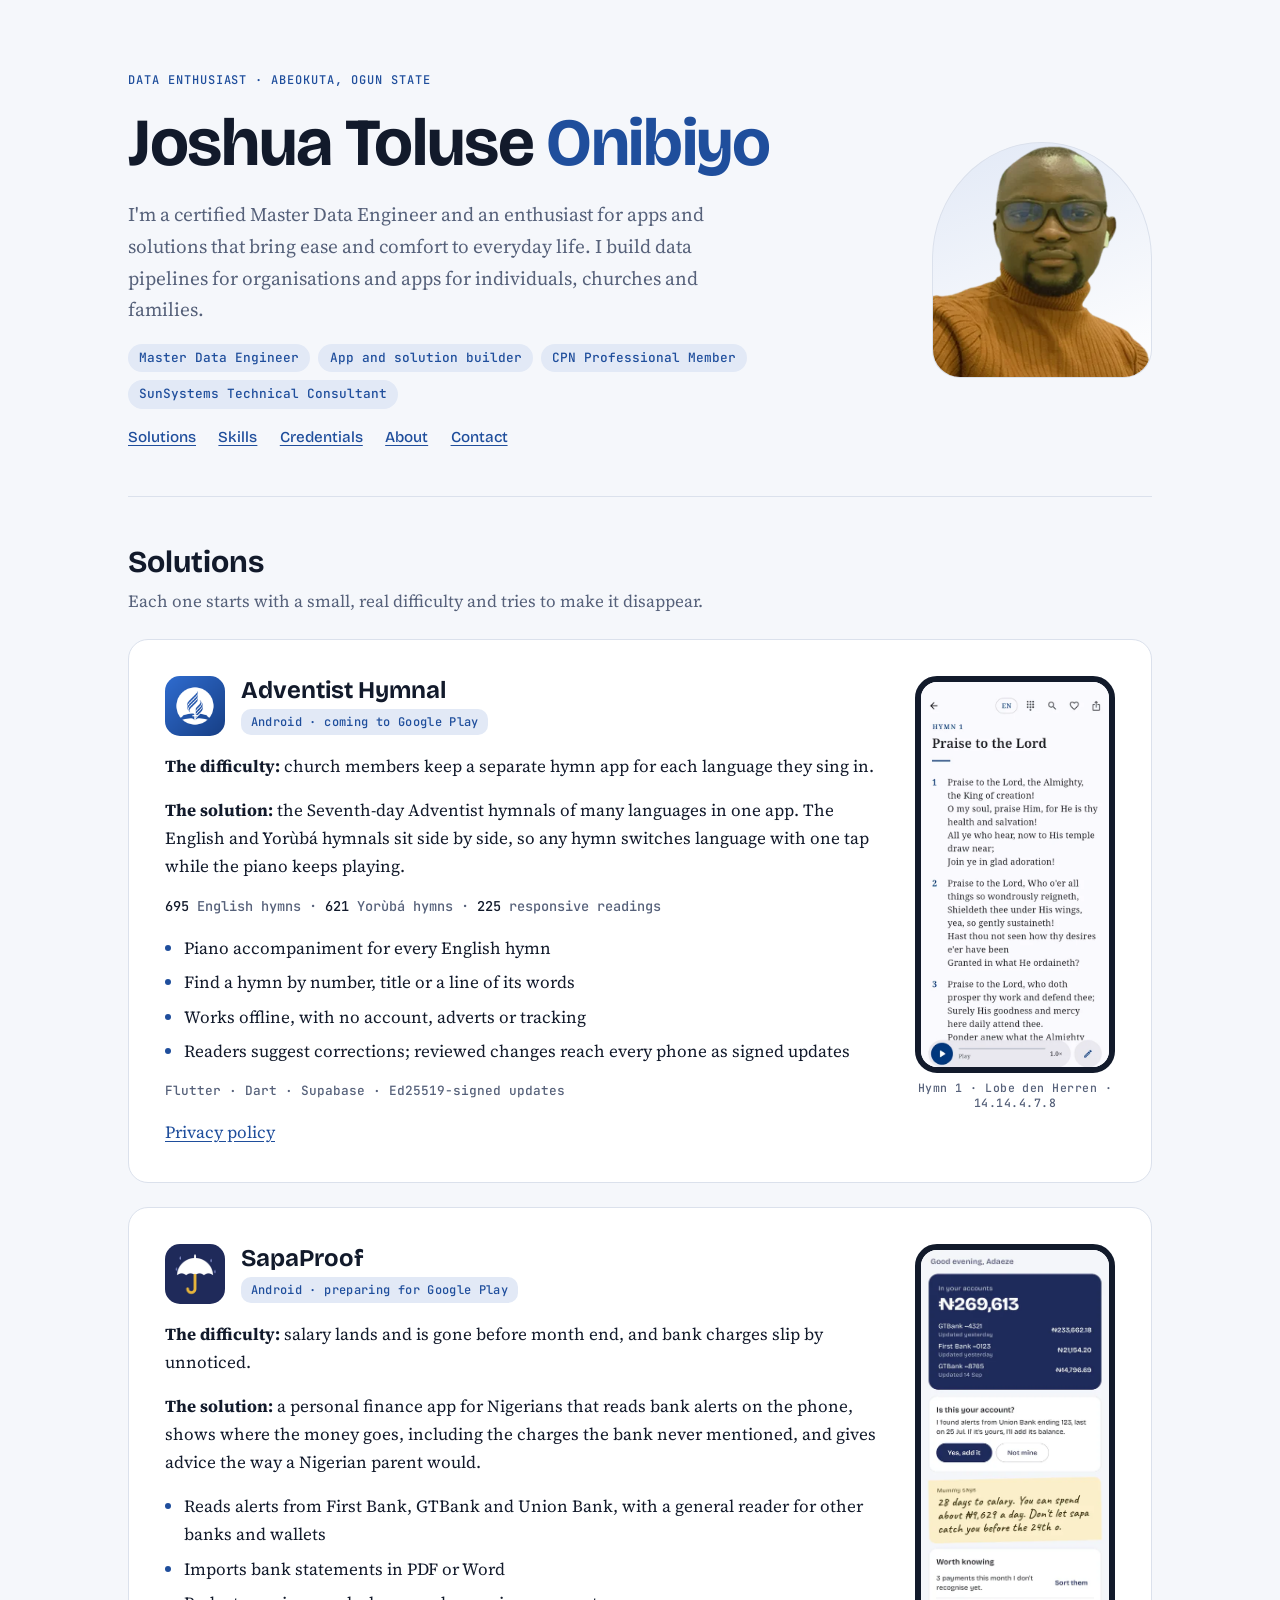
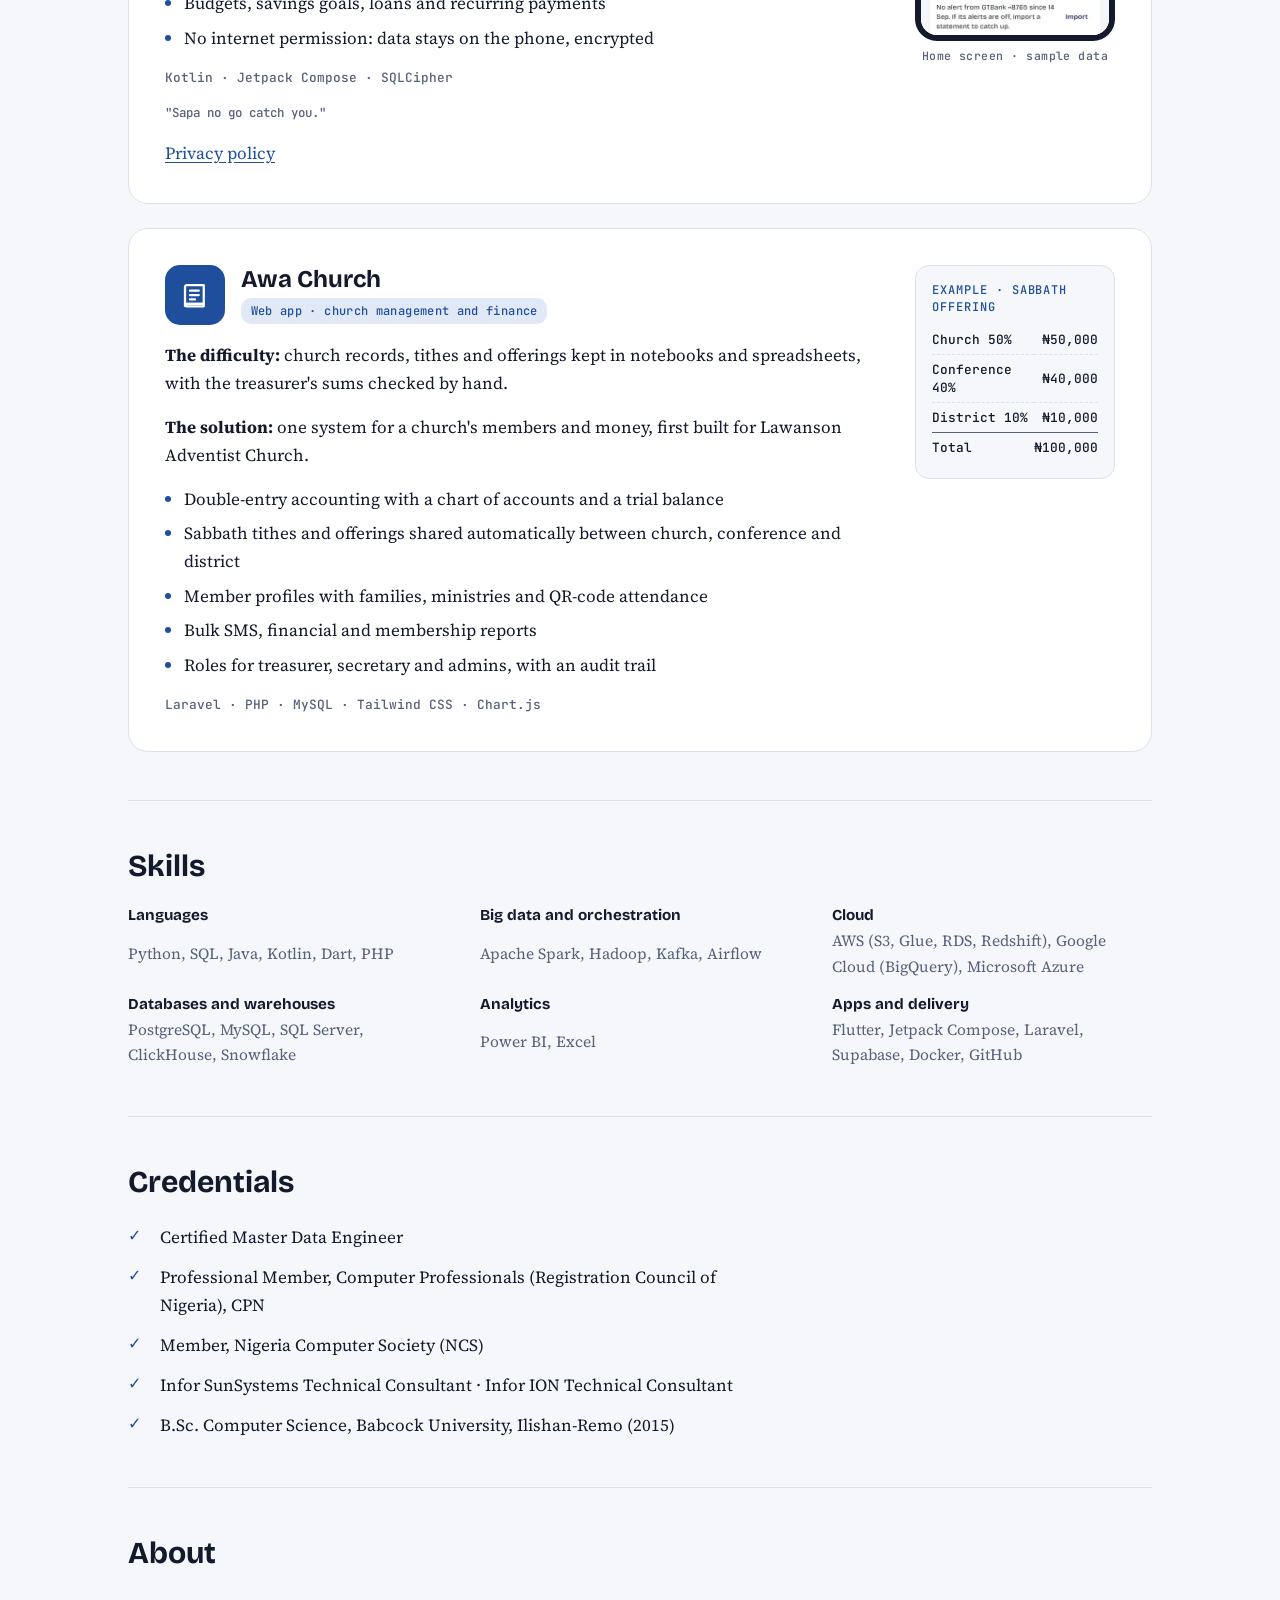
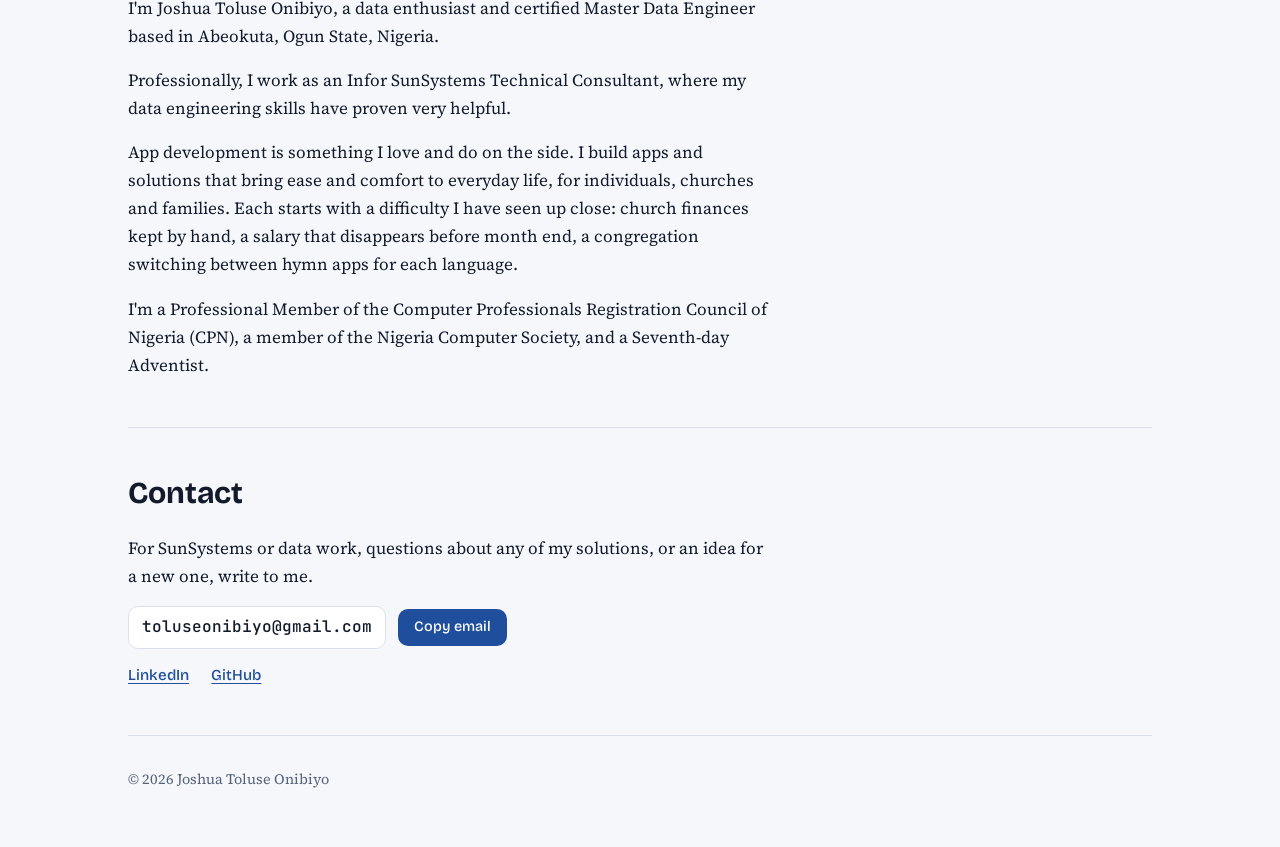
==== index.html @ 0dadf4bf "New portfolio, with privacy pages for Adventist Hymnal and SapaProof Replaces the old template site " ====
<!doctype html>
<html lang="en">
<head>
<meta charset="utf-8">
<meta name="viewport" content="width=device-width, initial-scale=1, viewport-fit=cover">
<title>Joshua Toluse Onibiyo</title>
<meta name="description" content="Joshua Toluse Onibiyo: certified Master Data Engineer and Infor SunSystems Technical Consultant in Abeokuta, Nigeria, who builds apps and solutions that bring ease and comfort to everyday life.">
<link rel="preconnect" href="https://fonts.googleapis.com">
<link rel="preconnect" href="https://fonts.gstatic.com" crossorigin>
<link rel="stylesheet" href="https://fonts.googleapis.com/css2?family=Bricolage+Grotesque:opsz,wght@12..96,500;12..96,700&family=Source+Serif+4:ital,opsz,wght@0,8..60,400;0,8..60,600;1,8..60,400&family=JetBrains+Mono:wght@500&display=swap">
<link rel="stylesheet" href="assets/site.css">
<link rel="icon" href="assets/img/joshua-onibiyo.webp">
</head>
<body>
<div class="wrap">
  <header>
    <div class="hero-text">
      <p class="label">Data enthusiast · Abeokuta, Ogun State</p>
      <h1>Joshua Toluse <span>Onibiyo</span></h1>
      <p class="lede">I'm a certified Master Data Engineer and an enthusiast for apps and solutions that bring ease and comfort to everyday life. I build data pipelines for organisations and apps for individuals, churches and families.</p>
      <ul class="facets" aria-label="What I do">
        <li>Master Data Engineer</li>
        <li>App and solution builder</li>
        <li>CPN Professional Member</li>
        <li>SunSystems Technical Consultant</li>
      </ul>
      <nav aria-label="Sections">
        <a href="#solutions">Solutions</a>
        <a href="#skills">Skills</a>
        <a href="#credentials">Credentials</a>
        <a href="#about">About</a>
        <a href="#contact">Contact</a>
      </nav>
    </div>
    <div class="photo"><img src="assets/img/joshua-onibiyo.webp" alt="Joshua Toluse Onibiyo" width="292" height="312"></div>
  </header>

  <section id="solutions" aria-labelledby="solutions-title">
    <div class="section-head">
      <h2 id="solutions-title">Solutions</h2>
      <p class="col muted">Each one starts with a small, real difficulty and tries to make it disappear.</p>
    </div>
    <div class="solutions">

      <article class="card" id="adventist-hymnal" aria-labelledby="hymnal-title">
        <div class="card-text">
          <div class="card-head">
            <img src="assets/img/adventist-hymnal-icon.png" alt="Adventist Hymnal app icon">
            <div>
              <h3 id="hymnal-title">Adventist Hymnal</h3>
              <span class="status">Android · coming to Google Play</span>
            </div>
          </div>
          <p><strong>The difficulty:</strong> church members keep a separate hymn app for each language they sing in.</p>
          <p><strong>The solution:</strong> the Seventh-day Adventist hymnals of many languages in one app. The English and Yorùbá hymnals sit side by side, so any hymn switches language with one tap while the piano keeps playing.</p>
          <p class="counts"><b>695</b> English hymns · <b>621</b> Yorùbá hymns · <b>225</b> responsive readings</p>
          <ul class="features">
            <li>Piano accompaniment for every English hymn</li>
            <li>Find a hymn by number, title or a line of its words</li>
            <li>Works offline, with no account, adverts or tracking</li>
            <li>Readers suggest corrections; reviewed changes reach every phone as signed updates</li>
          </ul>
          <p class="stack">Flutter · Dart · Supabase · Ed25519-signed updates</p>
          <p><a href="adventist-hymnal/privacy/">Privacy policy</a></p>
        </div>
        <figure>
          <img src="assets/img/adventist-hymnal-hymn-1.webp" alt="Hymn 1, Praise to the Lord, with the piano player at the bottom" width="200" height="409">
          <figcaption>Hymn 1 · Lobe den Herren · 14.14.4.7.8</figcaption>
        </figure>
      </article>

      <article class="card" id="sapaproof" aria-labelledby="sapa-title">
        <div class="card-text">
          <div class="card-head">
            <img src="assets/img/sapaproof-icon.png" alt="SapaProof app icon">
            <div>
              <h3 id="sapa-title">SapaProof</h3>
              <span class="status">Android · preparing for Google Play</span>
            </div>
          </div>
          <p><strong>The difficulty:</strong> salary lands and is gone before month end, and bank charges slip by unnoticed.</p>
          <p><strong>The solution:</strong> a personal finance app for Nigerians that reads bank alerts on the phone, shows where the money goes, including the charges the bank never mentioned, and gives advice the way a Nigerian parent would.</p>
          <ul class="features">
            <li>Reads alerts from First Bank, GTBank and Union Bank, with a general reader for other banks and wallets</li>
            <li>Imports bank statements in PDF or Word</li>
            <li>Budgets, savings goals, loans and recurring payments</li>
            <li>No internet permission: data stays on the phone, encrypted</li>
          </ul>
          <p class="stack">Kotlin · Jetpack Compose · SQLCipher</p>
          <p class="detail">"Sapa no go catch you."</p>
          <p><a href="sapaproof/privacy/">Privacy policy</a></p>
        </div>
        <figure>
          <img src="assets/img/sapaproof-home.webp" alt="SapaProof home screen with account balances and a money tip" width="200" height="410">
          <figcaption>Home screen · sample data</figcaption>
        </figure>
      </article>

      <article class="card" id="awa-church" aria-labelledby="awa-title">
        <div class="card-text">
          <div class="card-head">
            <span class="glyph" aria-hidden="true">
              <svg viewBox="0 0 24 24" fill="none" stroke="#ffffff" stroke-width="1.8" stroke-linecap="round" stroke-linejoin="round"><path d="M4 5.5A1.5 1.5 0 0 1 5.5 4H19v15H5.5A1.5 1.5 0 0 0 4 20.5z"/><path d="M4 20.5A1.5 1.5 0 0 1 5.5 19H19v2H5.5A1.5 1.5 0 0 1 4 20.5z"/><path d="M8 8.5h7M8 12h7M8 15.5h4"/></svg>
            </span>
            <div>
              <h3 id="awa-title">Awa Church</h3>
              <span class="status">Web app · church management and finance</span>
            </div>
          </div>
          <p><strong>The difficulty:</strong> church records, tithes and offerings kept in notebooks and spreadsheets, with the treasurer's sums checked by hand.</p>
          <p><strong>The solution:</strong> one system for a church's members and money, first built for Lawanson Adventist Church.</p>
          <ul class="features">
            <li>Double-entry accounting with a chart of accounts and a trial balance</li>
            <li>Sabbath tithes and offerings shared automatically between church, conference and district</li>
            <li>Member profiles with families, ministries and QR-code attendance</li>
            <li>Bulk SMS, financial and membership reports</li>
            <li>Roles for treasurer, secretary and admins, with an audit trail</li>
          </ul>
          <p class="stack">Laravel · PHP · MySQL · Tailwind CSS · Chart.js</p>
        </div>
        <div class="split" aria-label="Example of an offering split">
          <p class="label">Example · Sabbath offering</p>
          <table>
            <tr><td>Church 50%</td><td>₦50,000</td></tr>
            <tr><td>Conference 40%</td><td>₦40,000</td></tr>
            <tr><td>District 10%</td><td>₦10,000</td></tr>
            <tr class="total"><td>Total</td><td>₦100,000</td></tr>
          </table>
        </div>
      </article>

    </div>
  </section>

  <section id="skills" aria-labelledby="skills-title">
    <div class="section-head"><h2 id="skills-title">Skills</h2></div>
    <div class="skills">
      <div><h3>Languages</h3><p>Python, SQL, Java, Kotlin, Dart, PHP</p></div>
      <div><h3>Big data and orchestration</h3><p>Apache Spark, Hadoop, Kafka, Airflow</p></div>
      <div><h3>Cloud</h3><p>AWS (S3, Glue, RDS, Redshift), Google Cloud (BigQuery), Microsoft Azure</p></div>
      <div><h3>Databases and warehouses</h3><p>PostgreSQL, MySQL, SQL Server, ClickHouse, Snowflake</p></div>
      <div><h3>Analytics</h3><p>Power BI, Excel</p></div>
      <div><h3>Apps and delivery</h3><p>Flutter, Jetpack Compose, Laravel, Supabase, Docker, GitHub</p></div>
    </div>
  </section>

  <section id="credentials" aria-labelledby="cred-title">
    <div class="section-head"><h2 id="cred-title">Credentials</h2></div>
    <ul class="creds col">
      <li><span>Certified Master Data Engineer</span></li>
      <li><span>Professional Member, Computer Professionals (Registration Council of Nigeria), CPN</span></li>
      <li><span>Member, Nigeria Computer Society (NCS)</span></li>
      <li><span>Infor SunSystems Technical Consultant · Infor ION Technical Consultant</span></li>
      <li><span>B.Sc. Computer Science, Babcock University, Ilishan-Remo (2015)</span></li>
    </ul>
  </section>

  <section id="about" aria-labelledby="about-title">
    <div class="section-head"><h2 id="about-title">About</h2></div>
    <div class="about col">
      <p>I'm Joshua Toluse Onibiyo, a data enthusiast and certified Master Data Engineer based in Abeokuta, Ogun State, Nigeria.</p>
      <p>Professionally, I work as an Infor SunSystems Technical Consultant, where my data engineering skills have proven very helpful.</p>
      <p>App development is something I love and do on the side. I build apps and solutions that bring ease and comfort to everyday life, for individuals, churches and families. Each starts with a difficulty I have seen up close: church finances kept by hand, a salary that disappears before month end, a congregation switching between hymn apps for each language.</p>
      <p>I'm a Professional Member of the Computer Professionals Registration Council of Nigeria (CPN), a member of the Nigeria Computer Society, and a Seventh-day Adventist.</p>
    </div>
  </section>

  <section id="contact" aria-labelledby="contact-title">
    <div class="section-head"><h2 id="contact-title">Contact</h2></div>
    <div class="col" style="display:grid;gap:1rem">
      <p>For SunSystems or data work, questions about any of my solutions, or an idea for a new one, write to me.</p>
      <div class="contact">
        <span class="email" id="email">toluseonibiyo@gmail.com</span>
        <button class="copy" id="copyEmail" type="button">Copy email</button>
        <span class="copied" id="copied" aria-live="polite"></span>
      </div>
      <div class="links">
        <a href="https://www.linkedin.com/in/joshuaonibiyo/">LinkedIn</a>
        <a href="https://github.com/Joshuatolu">GitHub</a>
      </div>
    </div>
  </section>

  <footer>© 2026 Joshua Toluse Onibiyo</footer>
</div>

<script>
  (function () {
    var button = document.getElementById("copyEmail");
    var note = document.getElementById("copied");
    var email = document.getElementById("email");
    button.addEventListener("click", function () {
      var text = email.textContent.trim();
      function selectIt() {
        var range = document.createRange();
        range.selectNodeContents(email);
        var sel = window.getSelection();
        sel.removeAllRanges();
        sel.addRange(range);
        note.textContent = "Selected. Copy it from here.";
      }
      if (navigator.clipboard && navigator.clipboard.writeText) {
        navigator.clipboard.writeText(text).then(function () {
          note.textContent = "Copied";
        }, selectIt);
      } else {
        selectIt();
      }
    });
  })();
</script>
</body>
</html>
---- assets/site.css ----
/* Layout: one wide column (64rem). Hero = photo beside name; solutions are
     full-width cards (text beside a phone screen); data work is a dated list
     plus a wrap grid of pipeline projects; prose stays near 65 characters. */
  :root {
    --bg: #f5f7fb;
    --surface: #ffffff;
    --ink: #121a2b;
    --muted: #56617a;
    --accent: #1f4e9c;
    --accent-soft: #e2e9f6;
    --line: #dbe1ec;
    --display: "Bricolage Grotesque", "Segoe UI", system-ui, sans-serif;
    --body: "Source Serif 4", Georgia, "Times New Roman", serif;
    --mono: "JetBrains Mono", ui-monospace, "SFMono-Regular", Menlo, monospace;
  }
  @media (prefers-color-scheme: dark) {
    :root:not([data-theme="light"]) {
      --bg: #0d1220; --surface: #151c2d; --ink: #e7ebf4; --muted: #9ba6bd;
      --accent: #8fb3f3; --accent-soft: #1c2943; --line: #252f47;
      color-scheme: dark;
    }
  }
  :root[data-theme="dark"] {
    --bg: #0d1220; --surface: #151c2d; --ink: #e7ebf4; --muted: #9ba6bd;
    --accent: #8fb3f3; --accent-soft: #1c2943; --line: #252f47;
    color-scheme: dark;
  }

  * { box-sizing: border-box; }
  body {
    background: var(--bg);
    color: var(--ink);
    font: 400 1.0625rem/1.65 var(--body);
    padding-inline: 20px;
    padding-block: 0;
  }
  .wrap { max-width: 64rem; margin-inline: auto; }
  .col { max-width: 40rem; }
  h1, h2, h3 { font-family: var(--display); text-wrap: balance; margin: 0; line-height: 1.12; }
  p { margin: 0; }
  ul, ol { margin: 0; }
  a { color: var(--accent); text-underline-offset: 3px; }
  a:focus-visible, button:focus-visible { outline: 2px solid var(--accent); outline-offset: 3px; border-radius: 4px; }
  .label {
    font: 500 0.75rem/1.4 var(--mono);
    letter-spacing: 0.08em;
    text-transform: uppercase;
    color: var(--accent);
  }
  .muted { color: var(--muted); }

  /* Hero */
  header { padding-block: 4rem 3rem; display: grid; grid-template-columns: minmax(0, 1fr) auto; gap: 2rem; align-items: center; }
  .hero-text { display: grid; gap: 1.1rem; min-width: 0; }
  header h1 { font-size: clamp(2.5rem, 6.5vw, 4.2rem); font-weight: 700; letter-spacing: -0.02em; }
  header h1 span { color: var(--accent); }
  .lede { font-size: 1.2rem; color: var(--muted); max-width: 36rem; }
  .facets { display: flex; flex-wrap: wrap; gap: 0.5rem; padding: 0; list-style: none; }
  .facets li {
    font: 500 0.8rem/1 var(--mono); color: var(--accent); background: var(--accent-soft);
    padding: 0.5rem 0.7rem; border-radius: 999px;
  }
  .photo {
    width: 220px; aspect-ratio: 292 / 312; max-width: 100%;
    border-radius: 50% 50% 28px 28px;
    background: linear-gradient(160deg, var(--accent-soft), var(--surface));
    border: 1px solid var(--line);
    overflow: hidden; display: flex; align-items: flex-end; justify-content: center;
  }
  .photo img { width: 100%; height: auto; display: block; }
  nav { display: flex; flex-wrap: wrap; gap: 0.5rem 1.4rem; font: 500 0.95rem/1.4 var(--display); }

  section { padding-block: 3rem; border-top: 1px solid var(--line); display: grid; gap: 1.5rem; }
  .section-head { display: grid; gap: 0.5rem; }
  .section-head h2 { font-size: 1.9rem; font-weight: 700; }

  /* Solution cards */
  .solutions { display: grid; gap: 1.5rem; }
  .card {
    background: var(--surface); border: 1px solid var(--line);
    border-radius: 20px; padding: clamp(1.25rem, 4vw, 2.25rem);
    display: grid; grid-template-columns: minmax(0, 1fr) 200px; gap: 2.25rem; align-items: start;
  }
  .card-text { display: grid; gap: 1rem; min-width: 0; }
  .card-head { display: flex; gap: 1rem; align-items: center; }
  .card-head img, .card-head .glyph { width: 60px; height: 60px; border-radius: 15px; flex: none; }
  .glyph { background: var(--accent); display: grid; place-items: center; }
  .glyph svg { width: 30px; height: 30px; }
  .card-head h3 { font-size: 1.5rem; }
  .status {
    display: inline-block; margin-top: 0.35rem;
    font: 500 0.75rem/1.35 var(--mono); letter-spacing: 0.03em;
    color: var(--accent); background: var(--accent-soft);
    padding: 0.3rem 0.6rem; border-radius: 10px;
  }
  .counts { font: 500 0.85rem/1.6 var(--mono); color: var(--muted); font-variant-numeric: tabular-nums; }
  .counts b { color: var(--ink); font-weight: 500; }
  ul.features { padding-left: 1.2rem; display: grid; gap: 0.4rem; }
  ul.features li::marker { color: var(--accent); }
  .stack { font: 500 0.8rem/1.6 var(--mono); color: var(--muted); }
  .detail { font: 500 0.78rem/1.5 var(--mono); color: var(--muted); }
  figure { margin: 0; display: grid; gap: 0.5rem; justify-items: center; }
  figure img {
    width: 100%; height: auto; display: block;
    border-radius: 22px; border: 6px solid var(--ink); background: var(--surface);
  }
  figcaption { font: 500 0.72rem/1.3 var(--mono); color: var(--muted); letter-spacing: 0.04em; text-align: center; }

  /* Awa Church: a worked offering split instead of a screenshot */
  .split { border: 1px solid var(--line); border-radius: 14px; padding: 1rem; display: grid; gap: 0.6rem; background: var(--bg); width: 100%; }
  .split table { width: 100%; border-collapse: collapse; font: 500 0.8rem/1.4 var(--mono); font-variant-numeric: tabular-nums; }
  .split td { padding: 0.35rem 0; border-top: 1px dashed var(--line); }
  .split td:last-child { text-align: right; }
  .split tr:first-child td { border-top: 0; }
  .split .total td { font-weight: 500; color: var(--ink); border-top: 1px solid var(--muted); }

    .jobs { list-style: none; padding: 0; display: grid; gap: 1.25rem; }
  .job { display: grid; grid-template-columns: 9.5rem minmax(0, 1fr); gap: 1rem; }
  .job .when { font: 500 0.8rem/1.9 var(--mono); color: var(--muted); font-variant-numeric: tabular-nums; }
  .job h3 { font-size: 1.1rem; }
  .job p { color: var(--muted); }
  .projects { display: grid; grid-template-columns: repeat(auto-fill, minmax(15rem, 1fr)); gap: 0.9rem; }
  .project {
    display: grid; gap: 0.35rem; text-decoration: none; color: var(--ink);
    background: var(--surface); border: 1px solid var(--line); border-radius: 14px; padding: 1rem;
  }
  .project:hover { border-color: var(--accent); }
  .project strong { font: 600 1rem/1.3 var(--display); color: var(--accent); }
  .project span { font-size: 0.95rem; }
  .project small { font: 500 0.72rem/1.5 var(--mono); color: var(--muted); }

  .skills { display: grid; grid-template-columns: repeat(auto-fill, minmax(17rem, 1fr)); gap: 1rem 2rem; }
  .skills div { display: grid; gap: 0.25rem; }
  .skills h3 { font-size: 0.95rem; }
  .skills p { color: var(--muted); font-size: 0.97rem; }

  .creds { list-style: none; padding: 0; display: grid; gap: 0.75rem; }
  .creds li { display: grid; grid-template-columns: 1.4rem minmax(0, 1fr); gap: 0.6rem; }
  .creds li::before { content: "✓"; color: var(--accent); font: 700 1rem/1.65 var(--display); }

  .about { display: grid; gap: 1rem; }

  .contact { display: flex; flex-wrap: wrap; align-items: center; gap: 0.75rem; }
  .email {
    font: 500 1rem/1.4 var(--mono); user-select: all;
    background: var(--surface); border: 1px solid var(--line);
    padding: 0.6rem 0.8rem; border-radius: 10px; overflow-wrap: anywhere;
  }
  button.copy {
    font: 500 0.9rem/1 var(--display); cursor: pointer;
    color: var(--surface); background: var(--accent); border: 0;
    padding: 0.7rem 1rem; border-radius: 10px;
  }
  .copied { font: 500 0.85rem/1 var(--display); color: var(--muted); min-height: 1em; }
  .links { display: flex; flex-wrap: wrap; gap: 0.5rem 1.4rem; font: 500 0.95rem/1.4 var(--display); }

  .policy { font-size: 0.97rem; }
  .policy .col { display: grid; gap: 0.9rem; }
  .policy h2 { font-size: 1.15rem; margin-top: 0.6rem; }
  .policy-head { display: grid; gap: 1.25rem; padding-block: 2.5rem 1.5rem; grid-template-columns: minmax(0, 1fr); font: 500 0.95rem/1.4 var(--display); }
  .policy-head h1 { font-size: clamp(1.7rem, 5vw, 2.4rem); font-weight: 700; }
  .policy ol, .policy ul { padding-left: 1.2rem; display: grid; gap: 0.5rem; }
  .policy .updated { color: var(--muted); font: 500 0.8rem/1.4 var(--mono); }
  .table-wrap { overflow-x: auto; }
  .policy table { border-collapse: collapse; width: 100%; font-size: 0.93rem; }
  .policy th, .policy td { text-align: left; padding: 0.5rem 0.6rem; border-bottom: 1px solid var(--line); vertical-align: top; }

  footer { padding-block: 2rem 3rem; border-top: 1px solid var(--line); color: var(--muted); font-size: 0.9rem; }

  @media (max-width: 760px) {
    header { grid-template-columns: minmax(0, 1fr); padding-block: 2.5rem 2rem; }
    .photo { width: 150px; grid-row: 1; }
    .card { grid-template-columns: minmax(0, 1fr); }
    .card figure, .card .split { max-width: 220px; justify-self: center; }
    .card .split { max-width: 100%; }
    .job { grid-template-columns: minmax(0, 1fr); gap: 0.2rem; }
  }
  @media (prefers-reduced-motion: no-preference) {
    a, button, .project { transition: opacity 0.15s, border-color 0.15s; }
    button.copy:hover { opacity: 0.88; }
  }
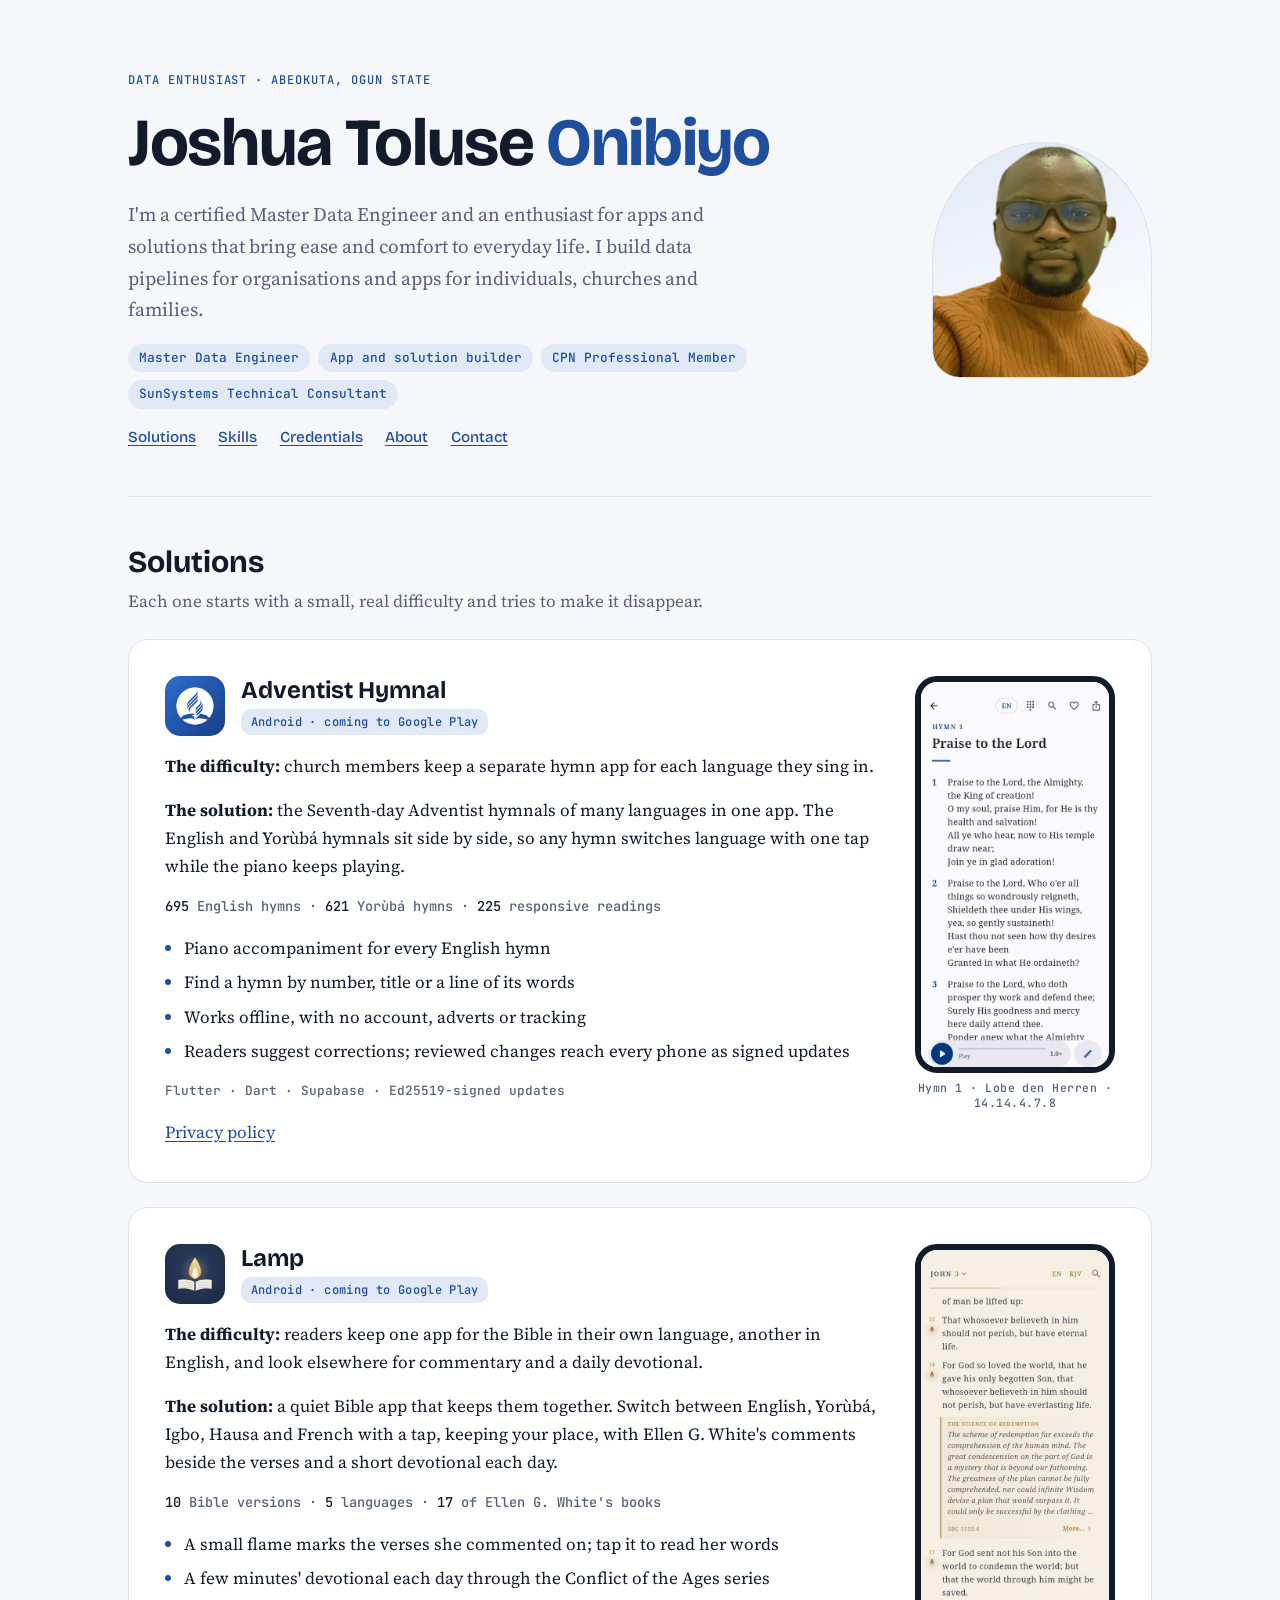
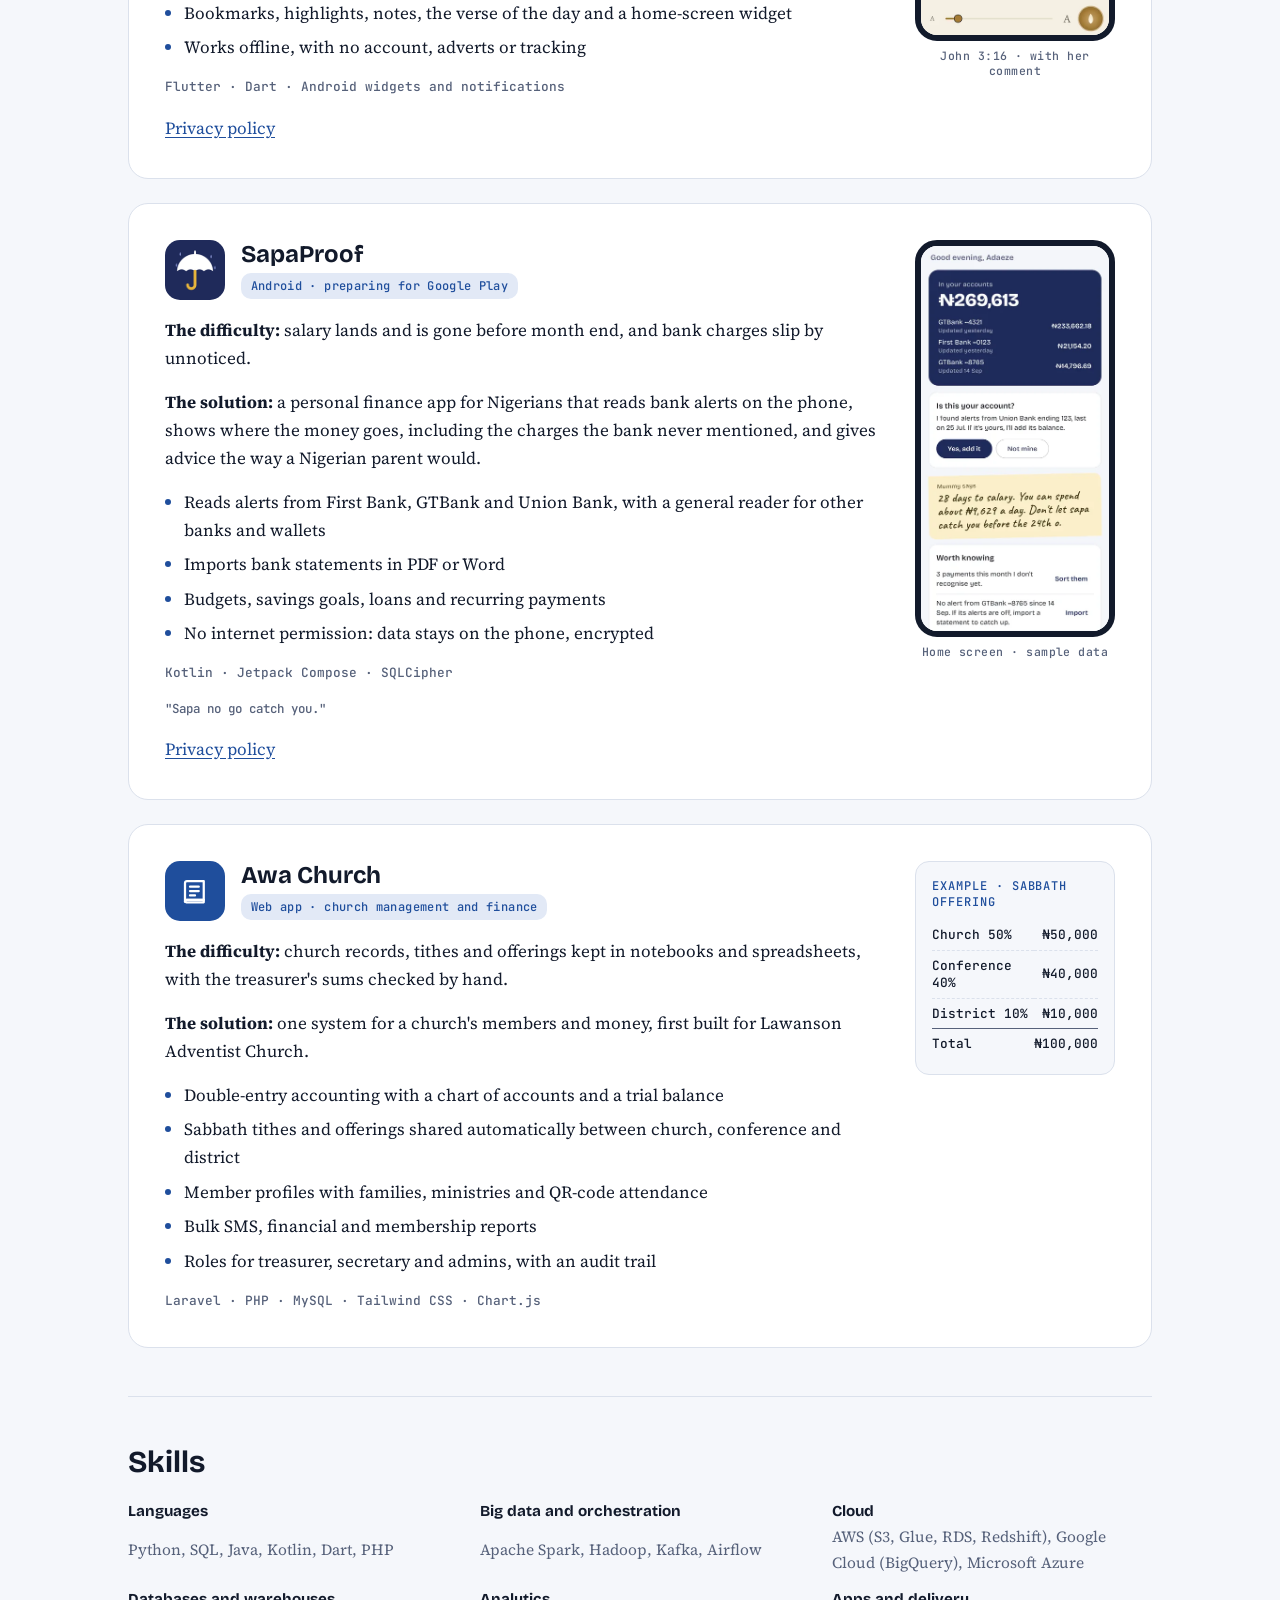
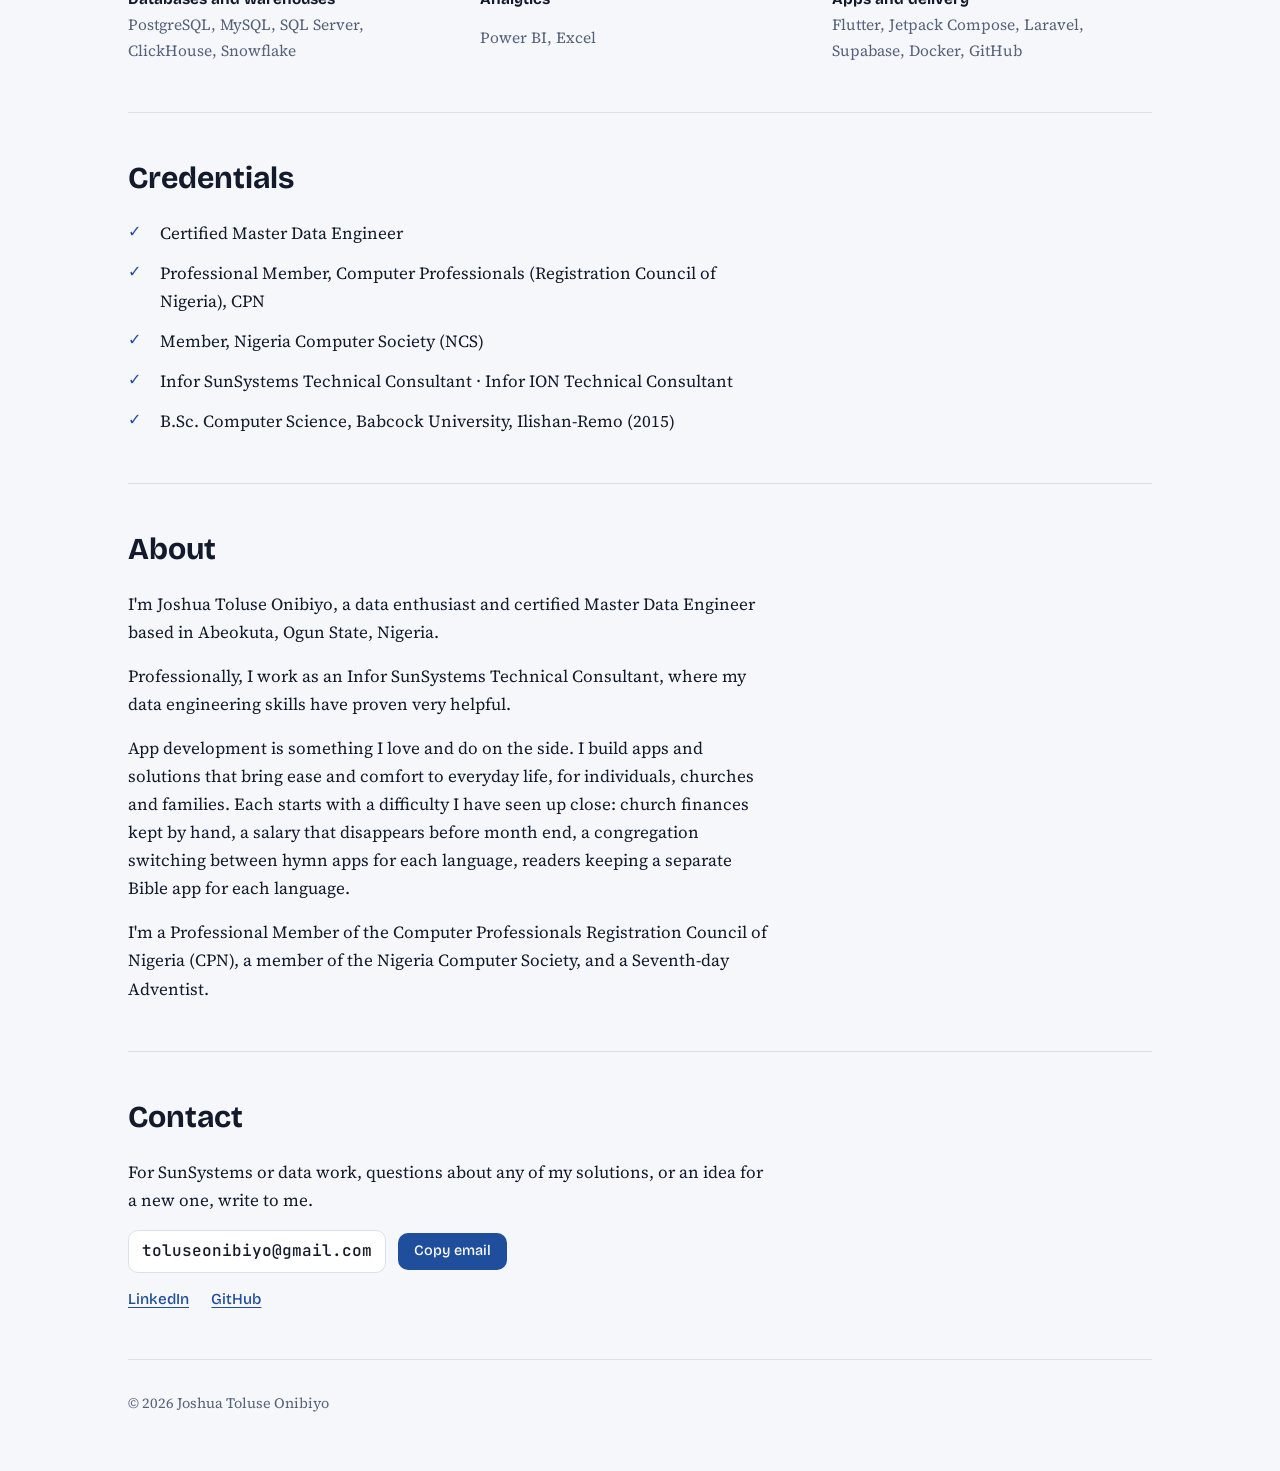
==== commit 95f3b0f8: "Add Lamp, the Bible app, with its privacy policy - A Lamp card among the solutions, with its icon an" ====
--- a/index.html
+++ b/index.html
@@ -69,6 +69,33 @@
         </figure>
       </article>
 
+      <article class="card" id="lamp" aria-labelledby="lamp-title">
+        <div class="card-text">
+          <div class="card-head">
+            <img src="assets/img/lamp-icon.png" alt="Lamp app icon">
+            <div>
+              <h3 id="lamp-title">Lamp</h3>
+              <span class="status">Android · coming to Google Play</span>
+            </div>
+          </div>
+          <p><strong>The difficulty:</strong> readers keep one app for the Bible in their own language, another in English, and look elsewhere for commentary and a daily devotional.</p>
+          <p><strong>The solution:</strong> a quiet Bible app that keeps them together. Switch between English, Yorùbá, Igbo, Hausa and French with a tap, keeping your place, with Ellen G. White's comments beside the verses and a short devotional each day.</p>
+          <p class="counts"><b>10</b> Bible versions · <b>5</b> languages · <b>17</b> of Ellen G. White's books</p>
+          <ul class="features">
+            <li>A small flame marks the verses she commented on; tap it to read her words</li>
+            <li>A few minutes' devotional each day through the Conflict of the Ages series</li>
+            <li>Bookmarks, highlights, notes, the verse of the day and a home-screen widget</li>
+            <li>Works offline, with no account, adverts or tracking</li>
+          </ul>
+          <p class="stack">Flutter · Dart · Android widgets and notifications</p>
+          <p><a href="lamp/privacy/">Privacy policy</a></p>
+        </div>
+        <figure>
+          <img src="assets/img/lamp-john-3.webp" alt="John 3:16 with Ellen G. White's comment opened beneath it" width="200" height="410">
+          <figcaption>John 3:16 · with her comment</figcaption>
+        </figure>
+      </article>
+
       <article class="card" id="sapaproof" aria-labelledby="sapa-title">
         <div class="card-text">
           <div class="card-head">
@@ -160,7 +187,7 @@
     <div class="about col">
       <p>I'm Joshua Toluse Onibiyo, a data enthusiast and certified Master Data Engineer based in Abeokuta, Ogun State, Nigeria.</p>
       <p>Professionally, I work as an Infor SunSystems Technical Consultant, where my data engineering skills have proven very helpful.</p>
-      <p>App development is something I love and do on the side. I build apps and solutions that bring ease and comfort to everyday life, for individuals, churches and families. Each starts with a difficulty I have seen up close: church finances kept by hand, a salary that disappears before month end, a congregation switching between hymn apps for each language.</p>
+      <p>App development is something I love and do on the side. I build apps and solutions that bring ease and comfort to everyday life, for individuals, churches and families. Each starts with a difficulty I have seen up close: church finances kept by hand, a salary that disappears before month end, a congregation switching between hymn apps for each language, readers keeping a separate Bible app for each language.</p>
       <p>I'm a Professional Member of the Computer Professionals Registration Council of Nigeria (CPN), a member of the Nigeria Computer Society, and a Seventh-day Adventist.</p>
     </div>
   </section>
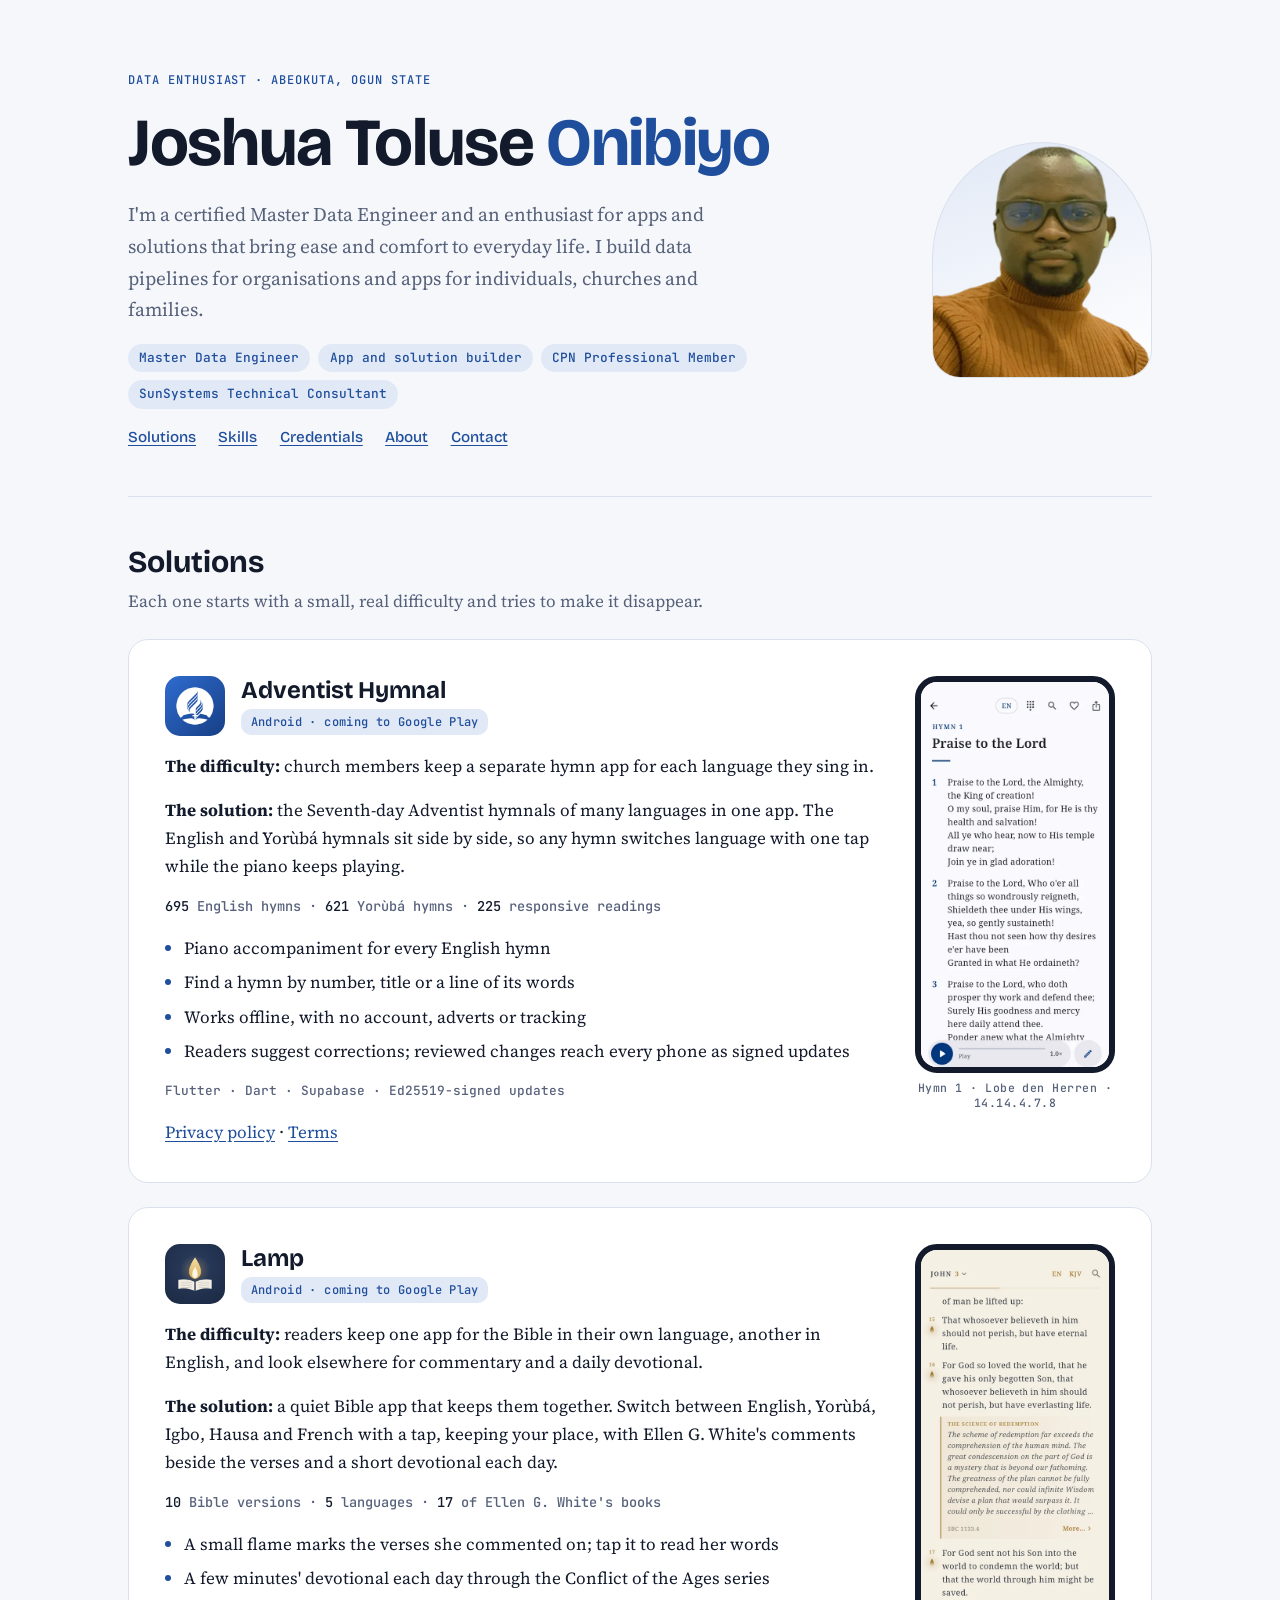
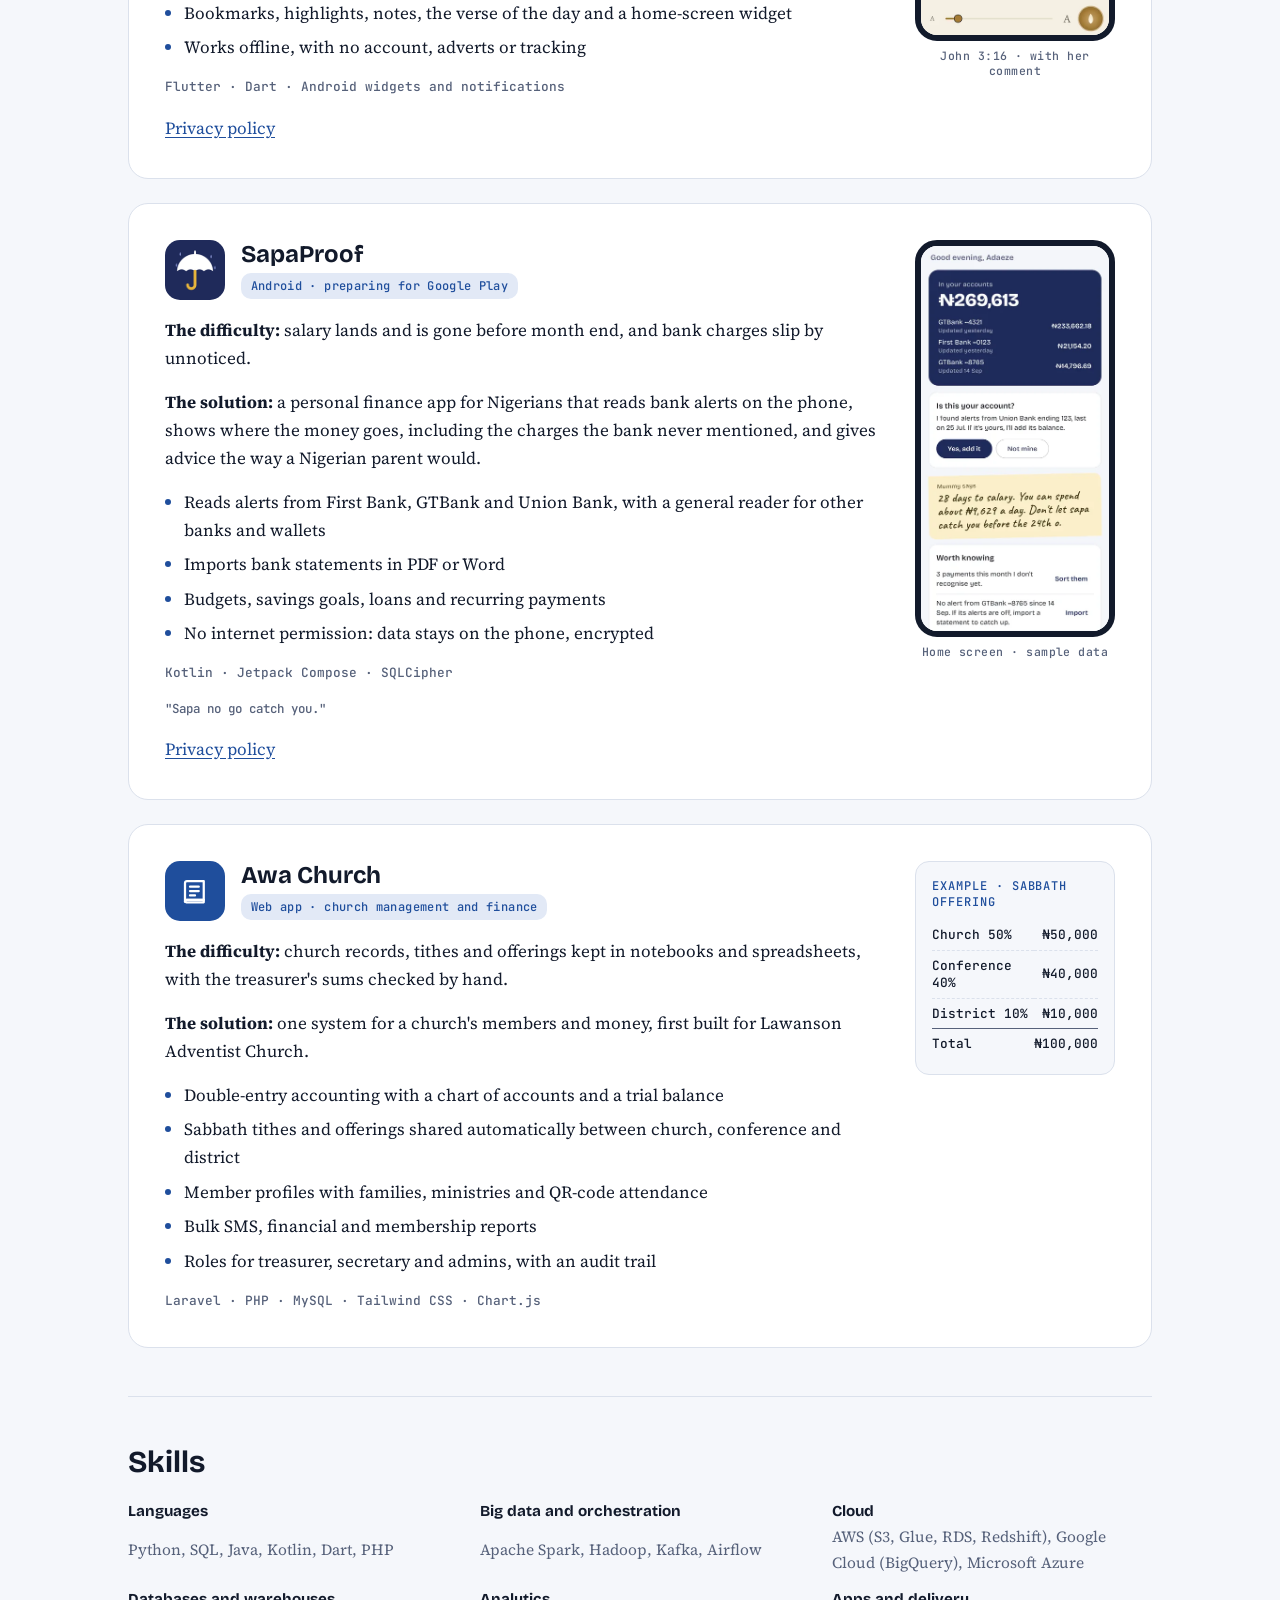
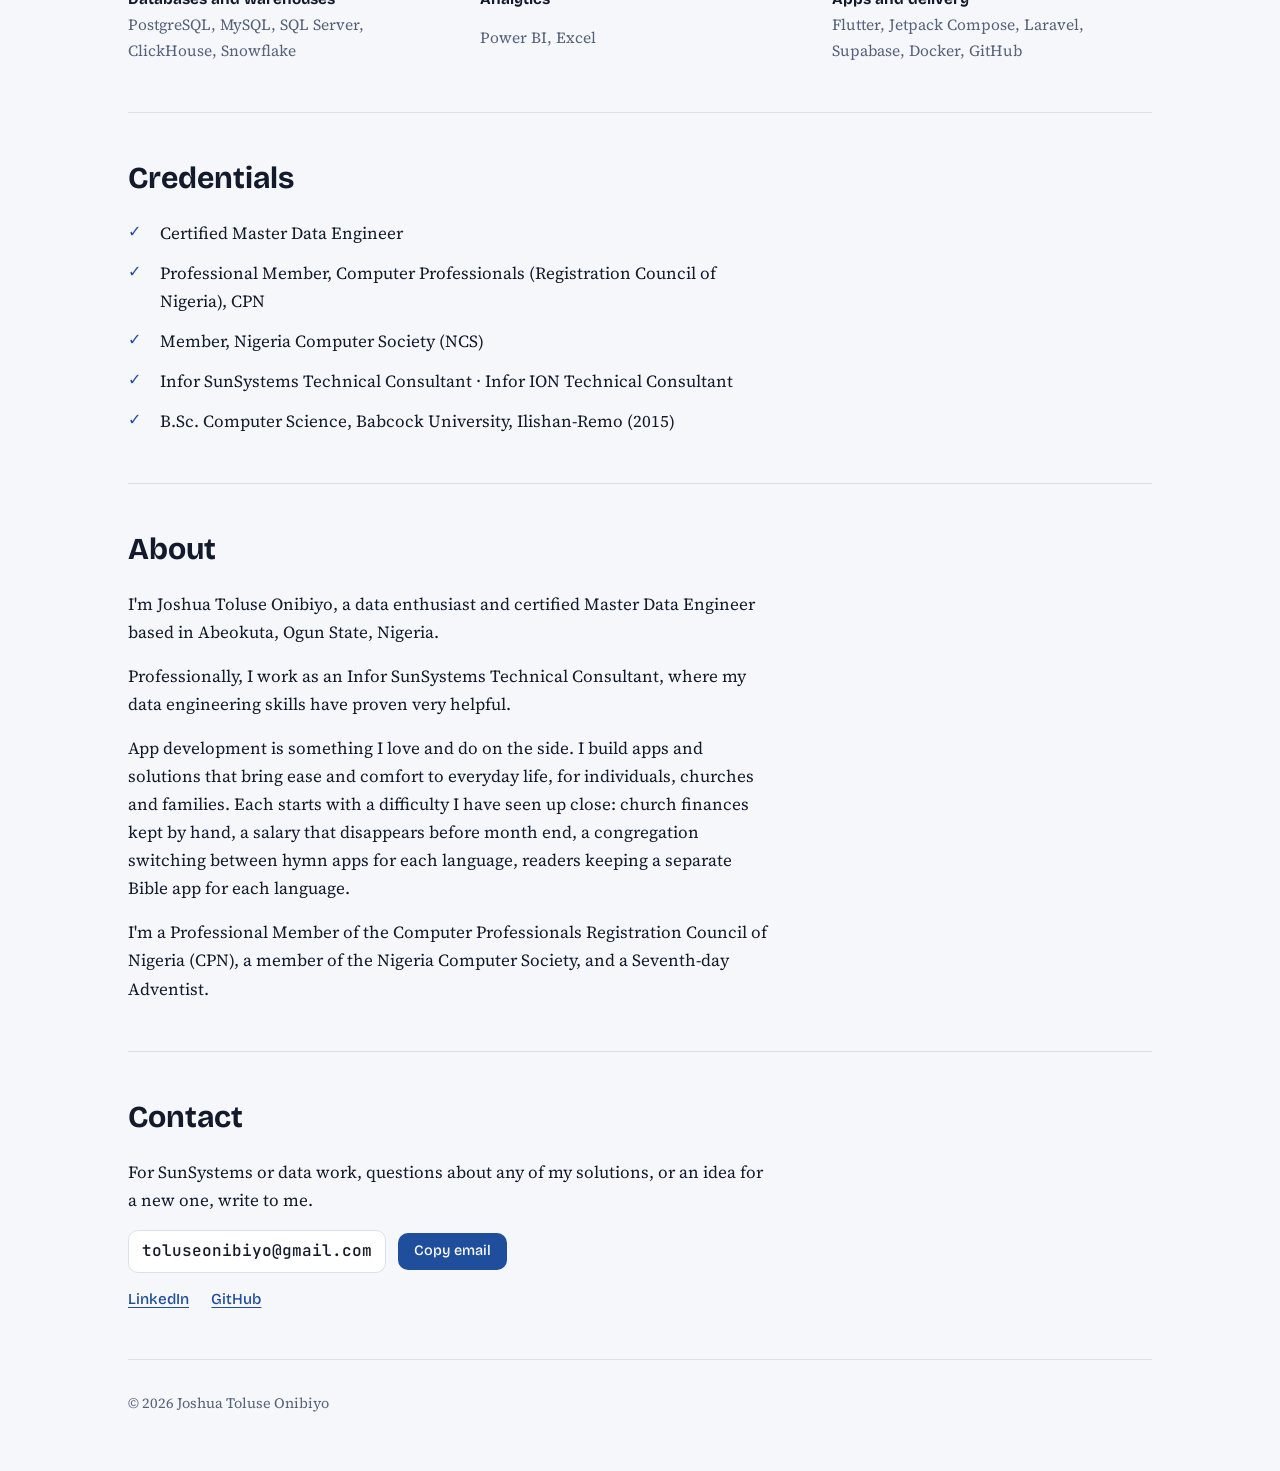
==== commit e9d6c4e0: "Adventist Hymnal terms of service (for the Play trader declaration) Co-Authored-By: Claude Opus 5.5 " ====
--- a/index.html
+++ b/index.html
@@ -3,6 +3,7 @@
 <head>
 <meta charset="utf-8">
 <meta name="viewport" content="width=device-width, initial-scale=1, viewport-fit=cover">
+<meta name="google-site-verification" content="Up-ppB8m85FLTsRfCEWoSXoOVJ_TutrJ2p4gplvrcqY" />
 <title>Joshua Toluse Onibiyo</title>
 <meta name="description" content="Joshua Toluse Onibiyo: certified Master Data Engineer and Infor SunSystems Technical Consultant in Abeokuta, Nigeria, who builds apps and solutions that bring ease and comfort to everyday life.">
 <link rel="preconnect" href="https://fonts.googleapis.com">
@@ -61,7 +62,7 @@
             <li>Readers suggest corrections; reviewed changes reach every phone as signed updates</li>
           </ul>
           <p class="stack">Flutter · Dart · Supabase · Ed25519-signed updates</p>
-          <p><a href="adventist-hymnal/privacy/">Privacy policy</a></p>
+          <p><a href="adventist-hymnal/privacy/">Privacy policy</a> · <a href="adventist-hymnal/terms/">Terms</a></p>
         </div>
         <figure>
           <img src="assets/img/adventist-hymnal-hymn-1.webp" alt="Hymn 1, Praise to the Lord, with the piano player at the bottom" width="200" height="409">
